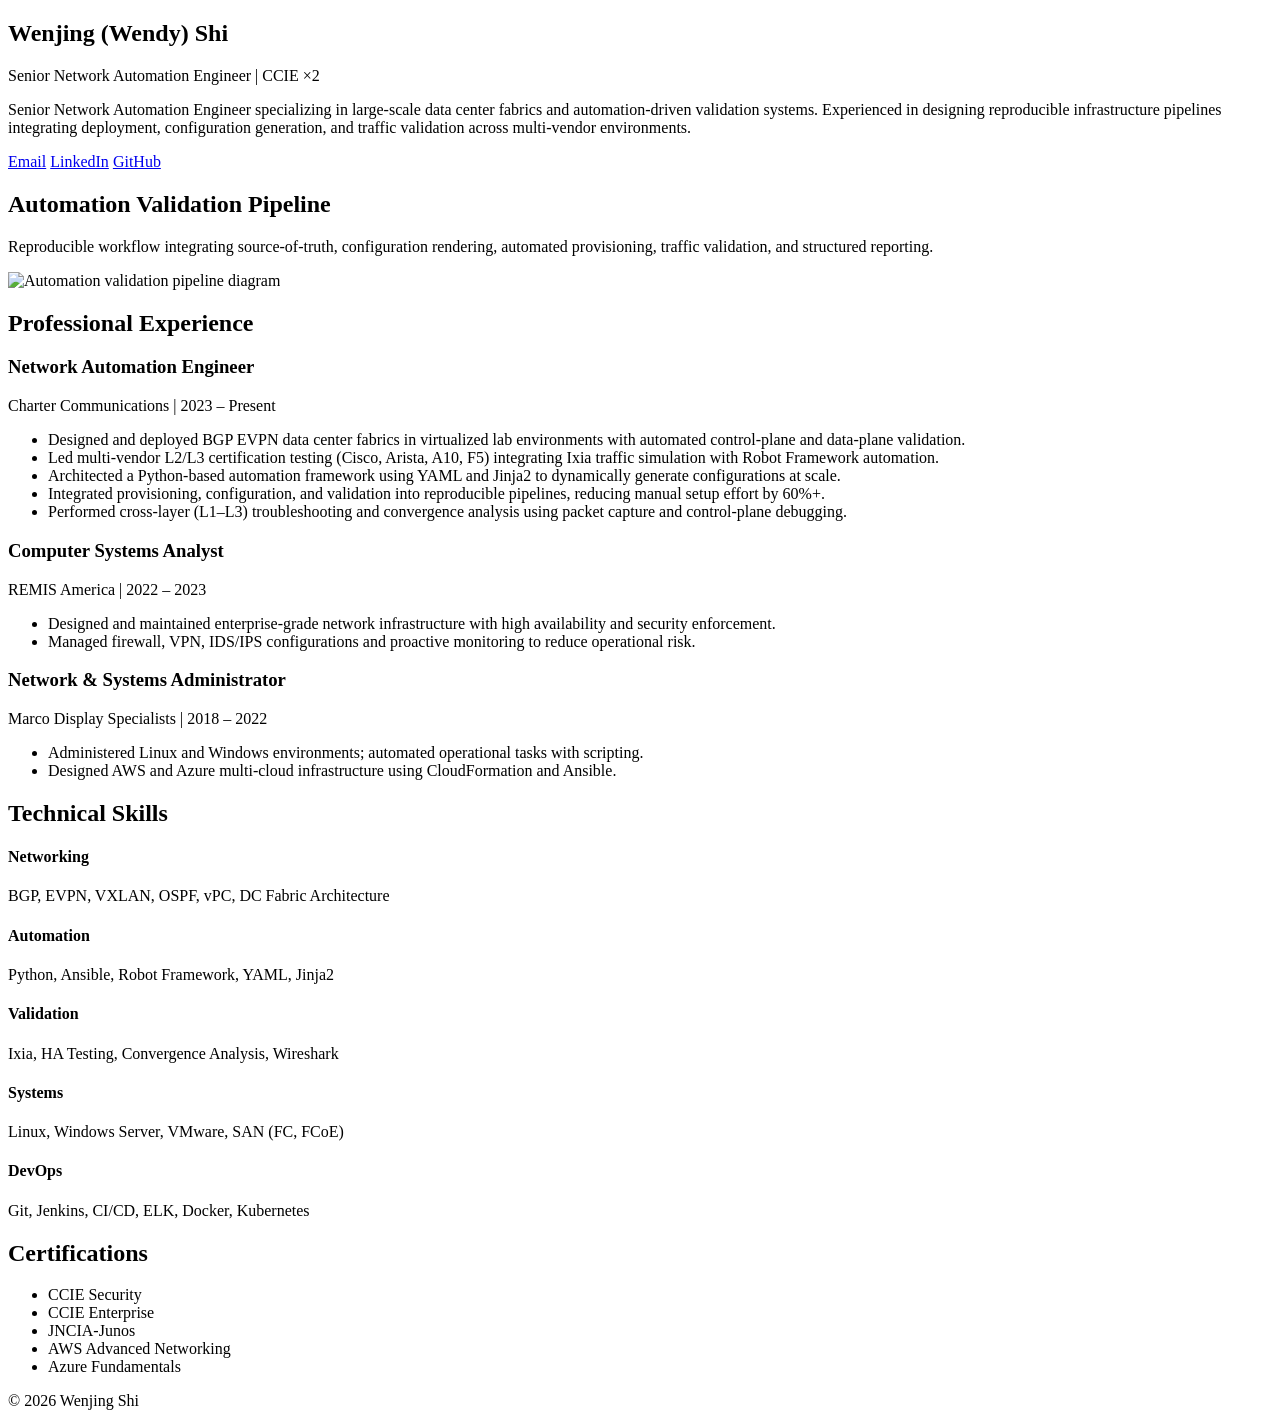
==== index.html @ f102a0bd "Create index.html" ====
<!doctype html>
<html lang="en">
<head>
  <meta charset="utf-8" />
  <meta name="viewport" content="width=device-width, initial-scale=1" />
  <title>Wenjing (Wendy) Shi | Network Automation Engineer</title>
  <link rel="stylesheet" href="assets/style.css" />
</head>

<body>
  <main class="container">

    <!-- HERO -->
    <section class="hero">
      <h1>Wenjing (Wendy) Shi</h1>
      <p class="subtitle">Senior Network Automation Engineer | CCIE ×2</p>

      <p class="summary">
        Senior Network Automation Engineer specializing in large-scale data center fabrics
        and automation-driven validation systems. Experienced in designing reproducible
        infrastructure pipelines integrating deployment, configuration generation, and
        traffic validation across multi-vendor environments.
      </p>

      <div class="links">
        <a href="mailto:wshi2026@yahoo.com">Email</a>
        <a href="https://linkedin.com/wendy" target="_blank">LinkedIn</a>
        <a href="https://github.com/wendy" target="_blank">GitHub</a>
      </div>
    </section>


    <!-- PIPELINE DIAGRAM -->
    <section class="section">
      <h2>Automation Validation Pipeline</h2>
      <p class="muted">
        Reproducible workflow integrating source-of-truth, configuration rendering,
        automated provisioning, traffic validation, and structured reporting.
      </p>

      <div class="diagram-card">
        <img src="assets/diagrams/automation-pipeline.svg"
             alt="Automation validation pipeline diagram">
      </div>
    </section>


    <!-- EXPERIENCE -->
    <section class="section">
      <h2>Professional Experience</h2>

      <div class="card">
        <h3>Network Automation Engineer</h3>
        <p class="meta">Charter Communications | 2023 – Present</p>
        <ul>
          <li>Designed and deployed BGP EVPN data center fabrics in virtualized lab environments with automated control-plane and data-plane validation.</li>
          <li>Led multi-vendor L2/L3 certification testing (Cisco, Arista, A10, F5) integrating Ixia traffic simulation with Robot Framework automation.</li>
          <li>Architected a Python-based automation framework using YAML and Jinja2 to dynamically generate configurations at scale.</li>
          <li>Integrated provisioning, configuration, and validation into reproducible pipelines, reducing manual setup effort by 60%+.</li>
          <li>Performed cross-layer (L1–L3) troubleshooting and convergence analysis using packet capture and control-plane debugging.</li>
        </ul>
      </div>

      <div class="card">
        <h3>Computer Systems Analyst</h3>
        <p class="meta">REMIS America | 2022 – 2023</p>
        <ul>
          <li>Designed and maintained enterprise-grade network infrastructure with high availability and security enforcement.</li>
          <li>Managed firewall, VPN, IDS/IPS configurations and proactive monitoring to reduce operational risk.</li>
        </ul>
      </div>

      <div class="card">
        <h3>Network & Systems Administrator</h3>
        <p class="meta">Marco Display Specialists | 2018 – 2022</p>
        <ul>
          <li>Administered Linux and Windows environments; automated operational tasks with scripting.</li>
          <li>Designed AWS and Azure multi-cloud infrastructure using CloudFormation and Ansible.</li>
        </ul>
      </div>
    </section>


    <!-- SKILLS -->
    <section class="section">
      <h2>Technical Skills</h2>

      <div class="skill-grid">
        <div class="skill-group">
          <h4>Networking</h4>
          <p>BGP, EVPN, VXLAN, OSPF, vPC, DC Fabric Architecture</p>
        </div>

        <div class="skill-group">
          <h4>Automation</h4>
          <p>Python, Ansible, Robot Framework, YAML, Jinja2</p>
        </div>

        <div class="skill-group">
          <h4>Validation</h4>
          <p>Ixia, HA Testing, Convergence Analysis, Wireshark</p>
        </div>

        <div class="skill-group">
          <h4>Systems</h4>
          <p>Linux, Windows Server, VMware, SAN (FC, FCoE)</p>
        </div>

        <div class="skill-group">
          <h4>DevOps</h4>
          <p>Git, Jenkins, CI/CD, ELK, Docker, Kubernetes</p>
        </div>
      </div>
    </section>


    <!-- CERTIFICATIONS -->
    <section class="section">
      <h2>Certifications</h2>
      <ul>
        <li>CCIE Security</li>
        <li>CCIE Enterprise</li>
        <li>JNCIA-Junos</li>
        <li>AWS Advanced Networking</li>
        <li>Azure Fundamentals</li>
      </ul>
    </section>


    <!-- FOOTER -->
    <footer class="footer">
      <p>© <span id="year"></span> Wenjing Shi</p>
    </footer>

  </main>

  <script>
    document.getElementById("year").textContent = new Date().getFullYear();
  </script>
</body>
</html>
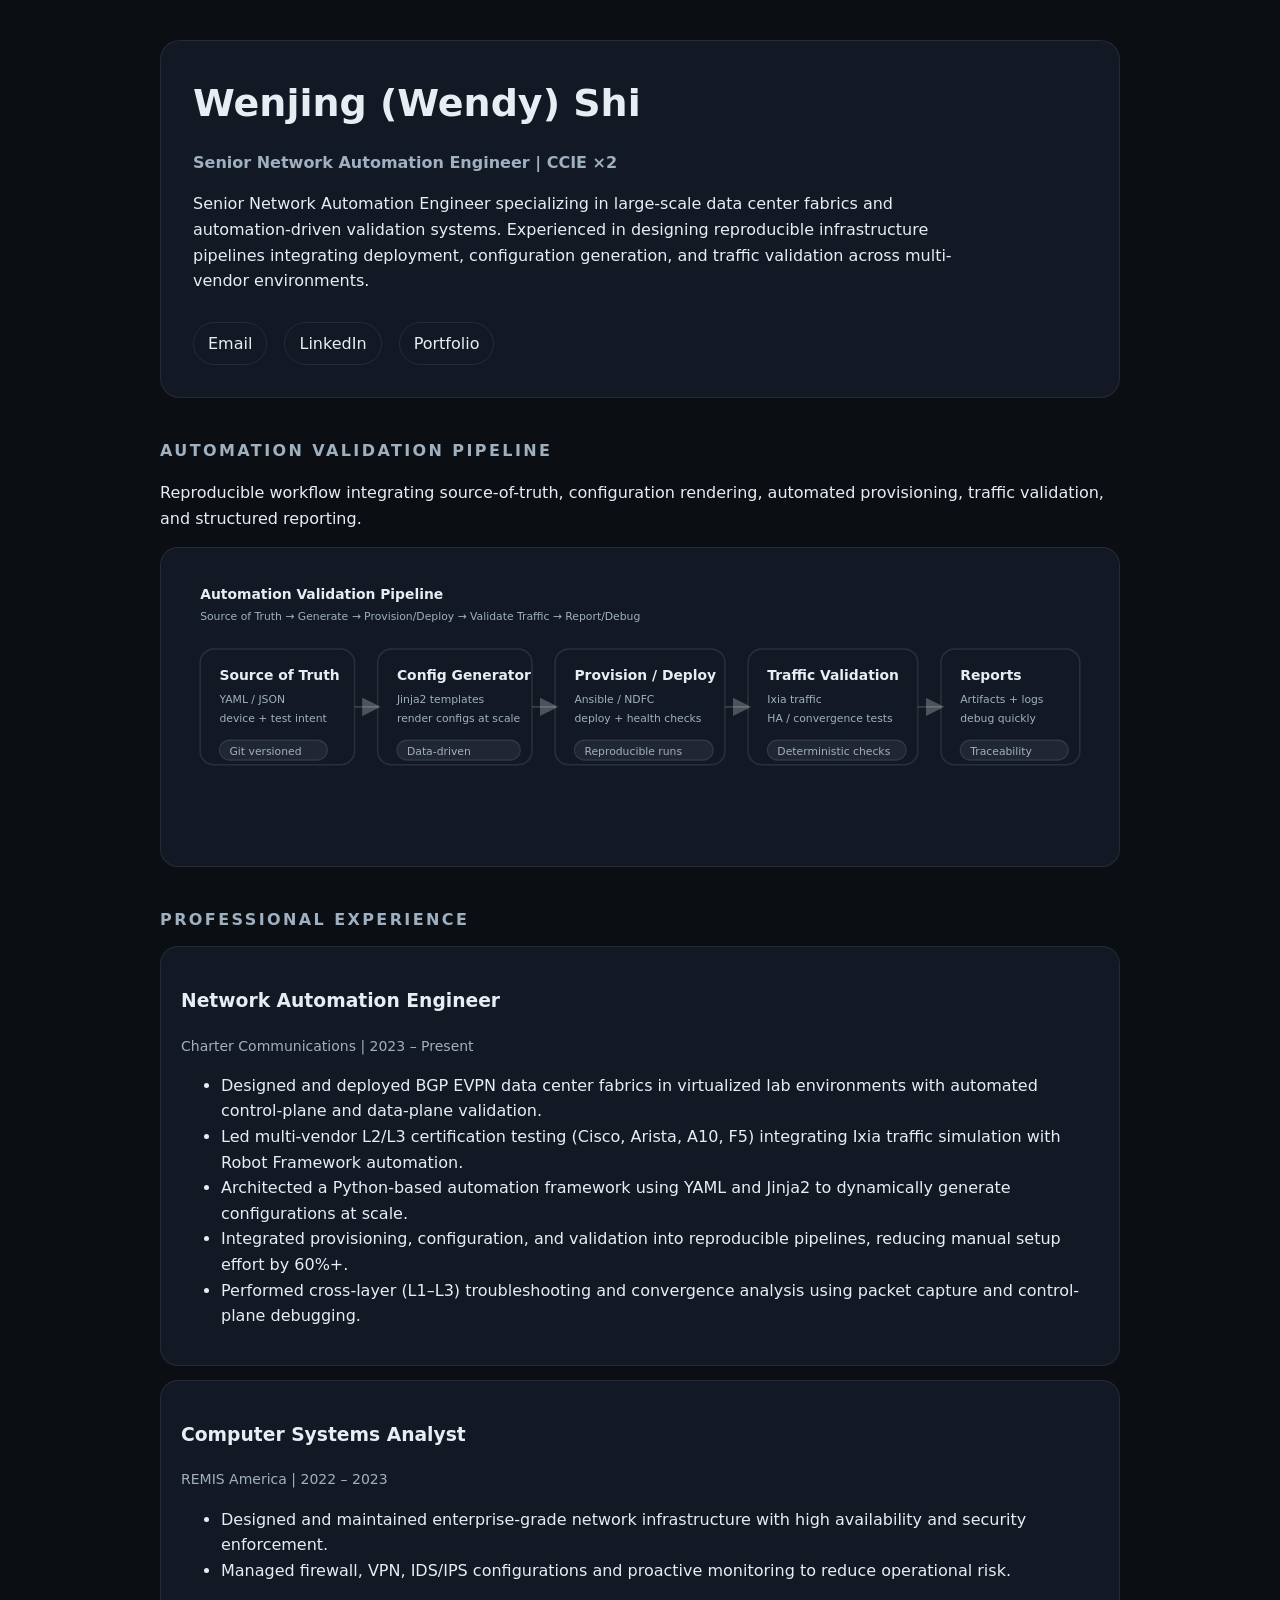
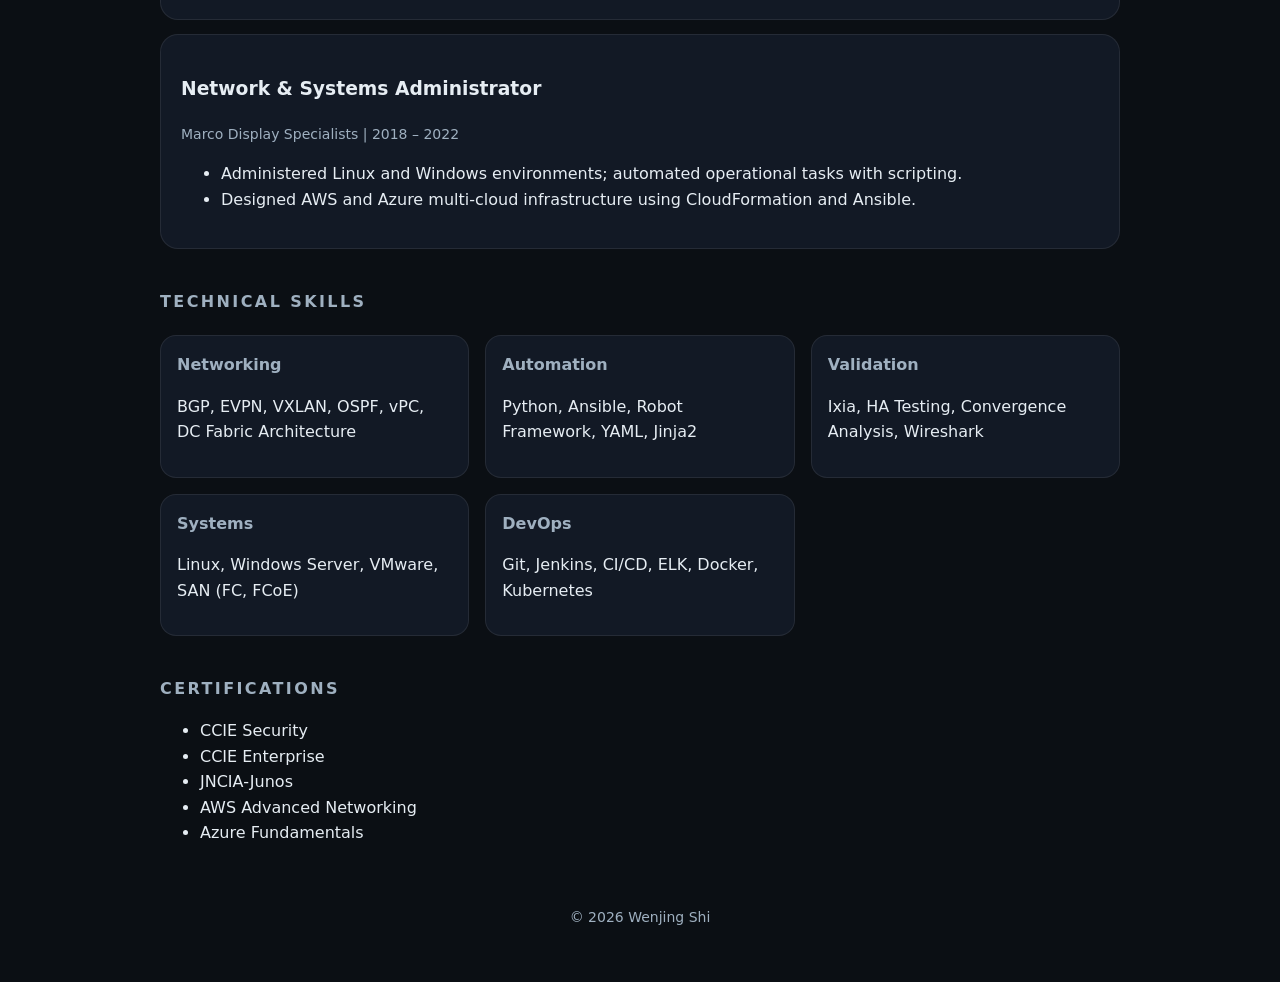
==== commit 73e4f689: "Update github link" ====
--- a/index.html
+++ b/index.html
@@ -25,7 +25,7 @@
       <div class="links">
         <a href="mailto:wshi2026@yahoo.com">Email</a>
         <a href="https://linkedin.com/wendy" target="_blank">LinkedIn</a>
-        <a href="https://github.com/wendy" target="_blank">GitHub</a>
+        <a href="https://ksky007.github.io/portfolio/" target="_blank">Portfolio</a>
       </div>
     </section>
 
--- a/assets/style.css
+++ b/assets/style.css
@@ -0,0 +1,125 @@
+:root {
+  --bg: #0b0f14;
+  --card: #121925;
+  --text: #e6edf3;
+  --muted: #9fb0c0;
+  --border: rgba(255,255,255,0.08);
+}
+
+* {
+  box-sizing: border-box;
+}
+
+body {
+  margin: 0;
+  background: var(--bg);
+  color: var(--text);
+  font-family: ui-sans-serif, system-ui, -apple-system, Segoe UI, Roboto;
+  line-height: 1.6;
+}
+
+.container {
+  max-width: 1000px;
+  margin: 0 auto;
+  padding: 40px 20px;
+}
+
+.hero {
+  padding: 32px;
+  background: var(--card);
+  border: 1px solid var(--border);
+  border-radius: 20px;
+}
+
+h1 {
+  margin: 0 0 6px;
+  font-size: 38px;
+}
+
+.subtitle {
+  color: var(--muted);
+  font-weight: 600;
+  margin-bottom: 12px;
+}
+
+.summary {
+  max-width: 75ch;
+}
+
+.links a {
+  display: inline-block;
+  margin-right: 12px;
+  margin-top: 12px;
+  padding: 8px 14px;
+  border-radius: 999px;
+  border: 1px solid var(--border);
+  text-decoration: none;
+  color: var(--text);
+}
+
+.links a:hover {
+  border-color: rgba(255,255,255,0.2);
+}
+
+.section {
+  margin-top: 40px;
+}
+
+.section h2 {
+  font-size: 16px;
+  text-transform: uppercase;
+  letter-spacing: 0.15em;
+  color: var(--muted);
+}
+
+.card {
+  margin-top: 14px;
+  padding: 20px;
+  background: var(--card);
+  border: 1px solid var(--border);
+  border-radius: 18px;
+}
+
+.meta {
+  color: var(--muted);
+  font-size: 14px;
+}
+
+.diagram-card {
+  margin-top: 16px;
+  padding: 16px;
+  background: var(--card);
+  border-radius: 18px;
+  border: 1px solid var(--border);
+}
+
+.diagram-card img {
+  width: 100%;
+  height: auto;
+}
+
+.skill-grid {
+  margin-top: 20px;
+  display: grid;
+  grid-template-columns: repeat(auto-fit, minmax(240px, 1fr));
+  gap: 16px;
+}
+
+.skill-group {
+  background: var(--card);
+  padding: 16px;
+  border-radius: 16px;
+  border: 1px solid var(--border);
+}
+
+.skill-group h4 {
+  margin: 0 0 6px;
+  color: var(--muted);
+}
+
+.footer {
+  margin-top: 60px;
+  text-align: center;
+  color: var(--muted);
+  font-size: 14px;
+}
